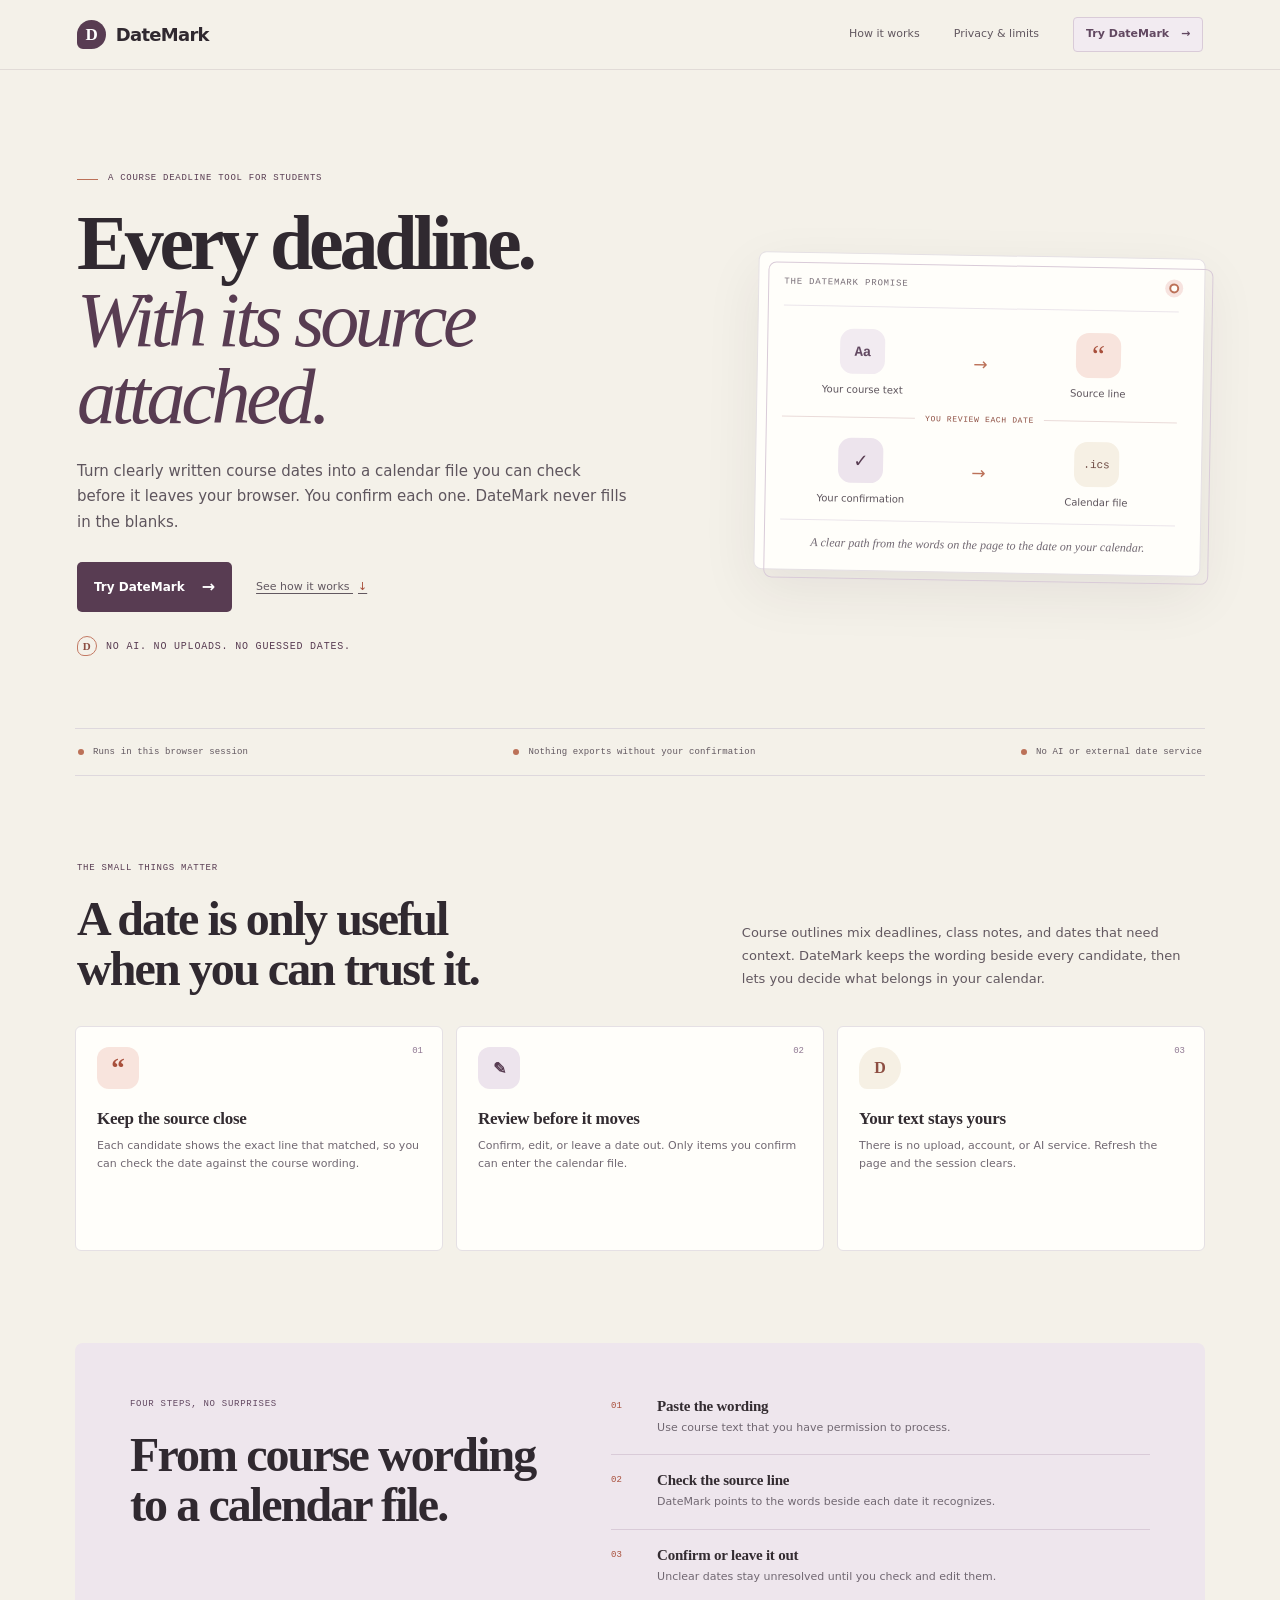
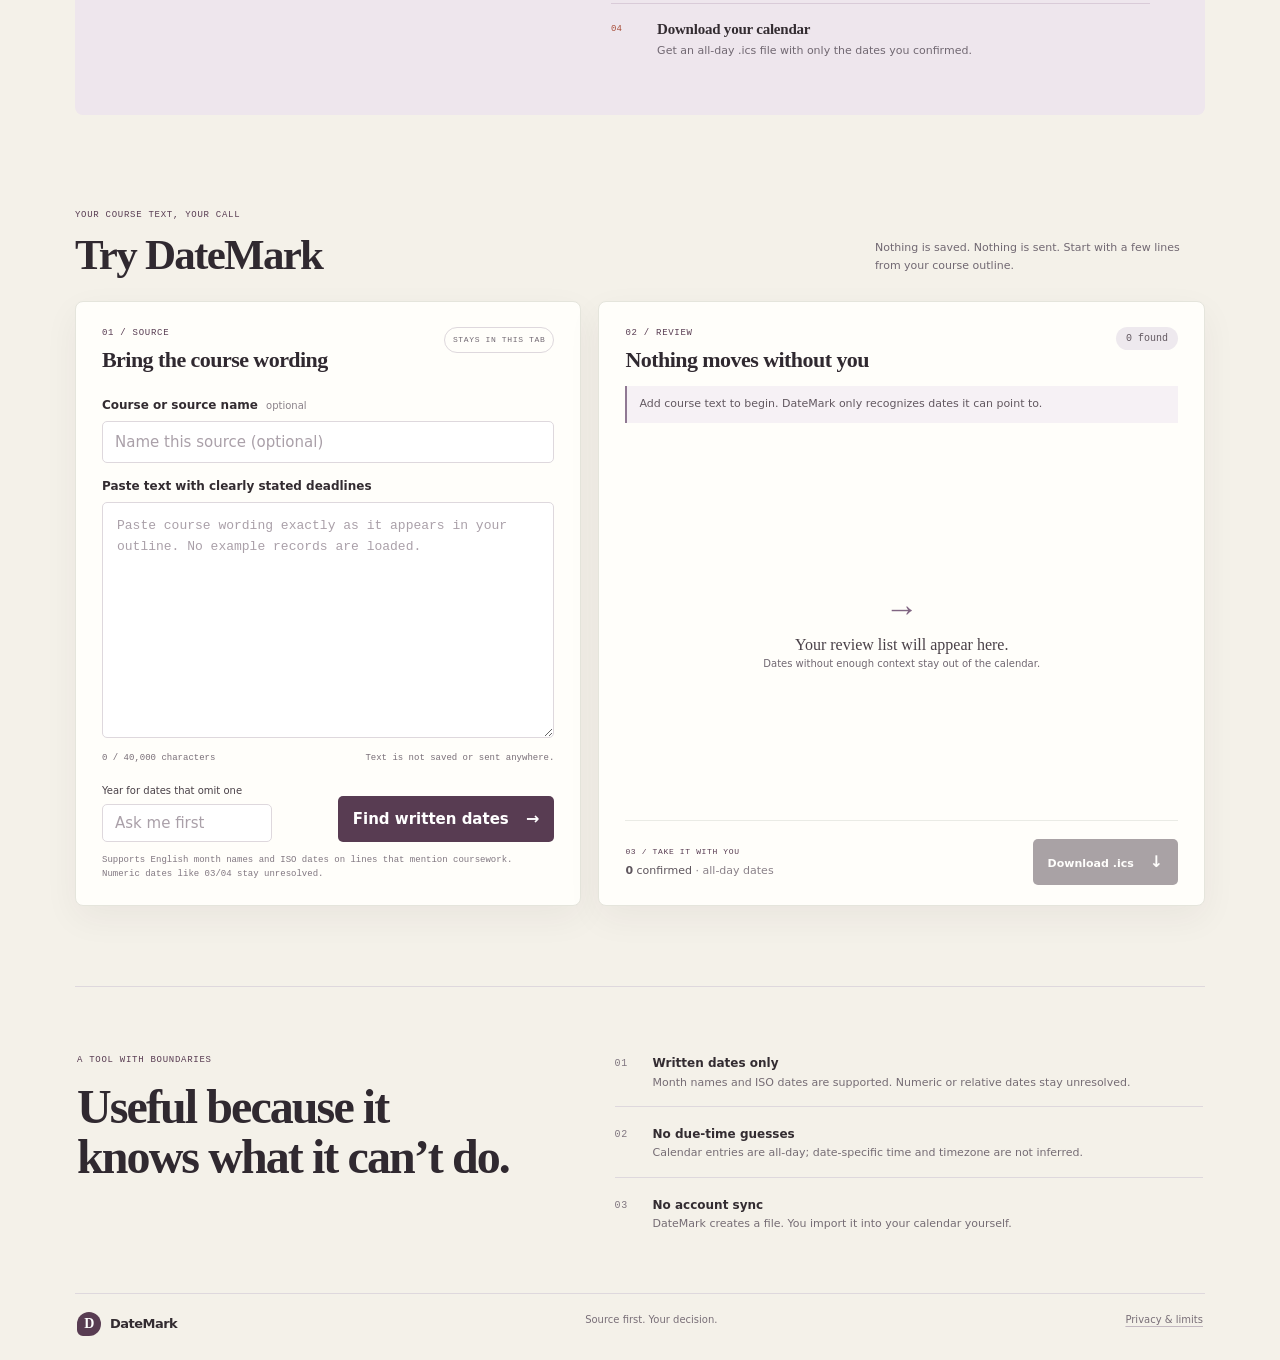
==== index.html @ 8616c065 "Publish DateMark and Pages deployment" ====
<!doctype html>
<html lang="en">
<head>
  <meta charset="utf-8">
  <meta name="viewport" content="width=device-width,initial-scale=1">
  <meta name="theme-color" content="#f4f1e9">
  <meta name="description" content="Turn explicit course dates into a reviewable calendar file. No uploads, no AI, no guessing.">
  <link rel="icon" href="src/favicon.svg" type="image/svg+xml">
  <title>DateMark — deadlines with receipts</title>
  <link rel="stylesheet" href="src/styles.css">
  <script defer src="src/parser.js"></script>
  <script defer src="src/app.js"></script>
</head>
<body>
  <a class="skip-link" href="#tool">Skip to the tool</a>
  <header class="topbar">
    <a class="brand" href="./" aria-label="DateMark home"><span class="brand-mark">D</span><span>DateMark</span></a>
    <nav class="nav-links" aria-label="Main navigation">
      <a href="#how-it-works">How it works</a>
      <a href="#privacy">Privacy &amp; limits</a>
      <a class="nav-cta" href="#tool">Try DateMark <span aria-hidden="true">&rarr;</span></a>
    </nav>
  </header>

  <main id="main">
    <section class="hero" aria-labelledby="page-title">
      <div class="hero-copy">
        <p class="eyebrow"><span class="eyebrow-rule"></span> A COURSE DEADLINE TOOL FOR STUDENTS</p>
        <h1 id="page-title">Every deadline.<br><em>With its source attached.</em></h1>
        <p class="hero-lede">Turn clearly written course dates into a calendar file you can check before it leaves your browser. You confirm each one. DateMark never fills in the blanks.</p>
        <div class="hero-actions">
          <a class="button button-primary" href="#tool">Try DateMark <span aria-hidden="true">&rarr;</span></a>
          <a class="quiet-link" href="#how-it-works">See how it works <span aria-hidden="true">&darr;</span></a>
        </div>
        <div class="trust-line"><span class="trust-mark" aria-hidden="true">D</span> No AI. No uploads. No guessed dates.</div>
      </div>
      <aside class="flow-card" aria-label="DateMark workflow overview">
        <div class="flow-card-top"><span>THE DATEMARK PROMISE</span><span class="orbit" aria-hidden="true"></span></div>
        <div class="flow-line">
          <div class="flow-node"><span class="flow-glyph glyph-source" aria-hidden="true">Aa</span><span>Your course text</span></div>
          <span class="flow-arrow" aria-hidden="true">&rarr;</span>
          <div class="flow-node"><span class="flow-glyph glyph-quote" aria-hidden="true">&ldquo;</span><span>Source line</span></div>
        </div>
        <div class="flow-divider"><span>YOU REVIEW EACH DATE</span></div>
        <div class="flow-line flow-end">
          <div class="flow-node"><span class="flow-glyph glyph-check" aria-hidden="true">&#10003;</span><span>Your confirmation</span></div>
          <span class="flow-arrow" aria-hidden="true">&rarr;</span>
          <div class="flow-node"><span class="flow-glyph glyph-file" aria-hidden="true">.ics</span><span>Calendar file</span></div>
        </div>
        <p class="flow-caption">A clear path from the words on the page to the date on your calendar.</p>
      </aside>
    </section>

    <section class="promise-strip" aria-label="Product principles">
      <span><i aria-hidden="true"></i> Runs in this browser session</span>
      <span><i aria-hidden="true"></i> Nothing exports without your confirmation</span>
      <span><i aria-hidden="true"></i> No AI or external date service</span>
    </section>

    <section class="feature-intro" aria-labelledby="why-title">
      <div><p class="eyebrow">THE SMALL THINGS MATTER</p><h2 id="why-title">A date is only useful<br>when you can trust it.</h2></div>
      <p>Course outlines mix deadlines, class notes, and dates that need context. DateMark keeps the wording beside every candidate, then lets you decide what belongs in your calendar.</p>
    </section>
    <section class="feature-grid" aria-label="DateMark features">
      <article class="feature-card"><span class="feature-index">01</span><div class="feature-icon icon-quote" aria-hidden="true">&ldquo;</div><h3>Keep the source close</h3><p>Each candidate shows the exact line that matched, so you can check the date against the course wording.</p></article>
      <article class="feature-card"><span class="feature-index">02</span><div class="feature-icon icon-edit" aria-hidden="true">&#9998;</div><h3>Review before it moves</h3><p>Confirm, edit, or leave a date out. Only items you confirm can enter the calendar file.</p></article>
      <article class="feature-card"><span class="feature-index">03</span><div class="feature-icon icon-private" aria-hidden="true">D</div><h3>Your text stays yours</h3><p>There is no upload, account, or AI service. Refresh the page and the session clears.</p></article>
    </section>

    <section id="how-it-works" class="how-section" aria-labelledby="how-title">
      <div class="how-heading"><p class="eyebrow">FOUR STEPS, NO SURPRISES</p><h2 id="how-title">From course wording<br>to a calendar file.</h2></div>
      <ol class="steps-list">
        <li><span>01</span><div><h3>Paste the wording</h3><p>Use course text that you have permission to process.</p></div></li>
        <li><span>02</span><div><h3>Check the source line</h3><p>DateMark points to the words beside each date it recognizes.</p></div></li>
        <li><span>03</span><div><h3>Confirm or leave it out</h3><p>Unclear dates stay unresolved until you check and edit them.</p></div></li>
        <li><span>04</span><div><h3>Download your calendar</h3><p>Get an all-day .ics file with only the dates you confirmed.</p></div></li>
      </ol>
    </section>

    <section id="tool" class="tool-section" aria-labelledby="tool-title">
      <div class="tool-heading"><div><p class="eyebrow">YOUR COURSE TEXT, YOUR CALL</p><h2 id="tool-title">Try DateMark</h2></div><p>Nothing is saved. Nothing is sent. Start with a few lines from your course outline.</p></div>
      <div class="workspace" aria-label="DateMark tool">
        <div class="source-panel panel">
          <div class="section-head">
            <div><span class="step">01 / SOURCE</span><h2>Bring the course wording</h2></div>
            <span class="local-tag">STAYS IN THIS TAB</span>
          </div>
          <label for="course-name">Course or source name <span class="optional">optional</span></label>
          <input id="course-name" maxlength="80" autocomplete="off" placeholder="Name this source (optional)">
          <label for="source-text">Paste text with clearly stated deadlines</label>
          <textarea id="source-text" maxlength="40000" rows="10" spellcheck="false" placeholder="Paste course wording exactly as it appears in your outline. No example records are loaded."></textarea>
          <div class="input-meta"><span id="char-count">0 / 40,000 characters</span><span>Text is not saved or sent anywhere.</span></div>
          <div class="parse-row">
            <div class="year-setting"><label for="course-year">Year for dates that omit one</label><input id="course-year" type="number" min="2000" max="2100" inputmode="numeric" placeholder="Ask me first"></div>
            <button id="find-dates" class="button button-primary" type="button">Find written dates <span aria-hidden="true">&rarr;</span></button>
          </div>
          <p class="format-hint">Supports English month names and ISO dates on lines that mention coursework. Numeric dates like 03/04 stay unresolved.</p>
        </div>

        <div class="review-panel panel" aria-labelledby="review-title">
          <div class="section-head review-head">
            <div><span class="step">02 / REVIEW</span><h2 id="review-title">Nothing moves without you</h2></div>
            <span id="candidate-count" class="count-pill">0 found</span>
          </div>
          <div id="status" class="status" role="status" aria-live="polite">Add course text to begin. DateMark only recognizes dates it can point to.</div>
          <div id="candidate-list" class="candidate-list"></div>
          <div id="empty-state" class="empty-state">
            <span class="empty-icon" aria-hidden="true">&rarr;</span>
            <p>Your review list will appear here.</p>
            <span>Dates without enough context stay out of the calendar.</span>
          </div>
          <div class="export-bar">
            <div><span class="step">03 / TAKE IT WITH YOU</span><p><strong id="confirmed-count">0</strong> confirmed <span>&middot; all-day dates</span></p></div>
            <button id="export-ics" class="button button-dark" type="button" disabled>Download .ics <span aria-hidden="true">&darr;</span></button>
          </div>
        </div>
      </div>
    </section>

    <section id="privacy" class="limits-section" aria-labelledby="limits-title">
      <div><p class="eyebrow">A TOOL WITH BOUNDARIES</p><h2 id="limits-title">Useful because it<br>knows what it can&rsquo;t do.</h2></div>
      <div class="limits-list">
        <div><span class="limit-number">01</span><p><strong>Written dates only</strong><br>Month names and ISO dates are supported. Numeric or relative dates stay unresolved.</p></div>
        <div><span class="limit-number">02</span><p><strong>No due-time guesses</strong><br>Calendar entries are all-day; date-specific time and timezone are not inferred.</p></div>
        <div><span class="limit-number">03</span><p><strong>No account sync</strong><br>DateMark creates a file. You import it into your calendar yourself.</p></div>
      </div>
    </section>
    <footer><a class="brand footer-brand" href="./"><span class="brand-mark">D</span><span>DateMark</span></a><span>Source first. Your decision.</span><a href="#privacy">Privacy &amp; limits</a></footer>
  </main>
</body>
</html>
---- src/styles.css ----
:root{--paper:#f4f1e9;--white:#fffefa;--ink:#302930;--muted:#716872;--line:#ded8dd;--plum:#583c52;--pale-lilac:#ede4ed;--amber:#a84f3b;--amber-bg:#f8e4dd;--red:#9d443f;--red-bg:#f7e3df;--mono:'DM Mono',monospace;--sans:'DM Sans',system-ui,sans-serif;--serif:'Playfair Display',Georgia,serif;--shadow:0 12px 35px rgba(50,40,46,.055)}
*{box-sizing:border-box}html{scroll-behavior:smooth}body{margin:0;background:var(--paper);color:var(--ink);font-family:var(--sans);font-size:15px;line-height:1.5}button,input,textarea{font:inherit}button{cursor:pointer}a{color:inherit}.skip-link{position:absolute;left:-999px;top:8px;background:var(--white);padding:10px;z-index:10}.skip-link:focus{left:8px}.topbar{height:70px;padding:0 clamp(20px,6vw,88px);display:flex;align-items:center;justify-content:space-between;border-bottom:1px solid rgba(88,60,82,.12)}.brand{display:flex;align-items:center;gap:10px;text-decoration:none;font-weight:700;letter-spacing:-.04em;font-size:18px}.brand-mark{display:grid;place-items:center;width:29px;height:29px;border-radius:50% 50% 50% 6px;background:var(--plum);color:#fff;font-family:var(--serif);font-size:17px}.topnote,.trust-line,.local-tag,.step,.eyebrow,.note-index,.note-foot,.input-meta,.format-hint,.limit-number,.line-ref,.quote-label{font-family:var(--mono);text-transform:uppercase;letter-spacing:.08em;font-size:10px}.topnote{display:flex;gap:8px;align-items:center;color:var(--muted)}.live-dot{width:7px;height:7px;background:#cc6b53;border-radius:50%;box-shadow:0 0 0 3px rgba(204,107,83,.15)}main{max-width:1190px;margin:auto;padding:0 30px}.intro{padding:64px 2px 54px;display:flex;align-items:flex-end;justify-content:space-between;gap:32px}.eyebrow,.step{color:var(--plum);font-weight:500}.eyebrow{margin:0 0 13px}.intro h1{font:600 clamp(42px,6vw,70px)/.99 var(--serif);letter-spacing:-.045em;margin:0 0 20px}.intro h1 span{color:var(--plum);font-style:italic}.lede{max-width:570px;margin:0;color:#5e555d;font-size:16px;line-height:1.65}.trust-line{display:flex;align-items:center;gap:9px;color:var(--plum);margin-top:19px}.shield{display:grid;place-items:center;width:19px;height:19px;border:1px solid #c37a64;border-radius:50%;font-size:12px}.note-card{width:230px;flex:none;padding:20px 22px 17px;background:#eee6ed;border-radius:4px 4px 4px 22px;transform:rotate(1deg)}.note-index{color:var(--plum)}.note-card p{font:500 19px/1.35 var(--serif);margin:12px 0 17px}.note-foot{font-size:8px;color:#716872;letter-spacing:.04em;text-transform:none}.workspace{display:grid;grid-template-columns:minmax(0,.91fr) minmax(0,1.09fr);gap:17px;align-items:stretch}.panel{background:var(--white);border:1px solid #e5e5dc;border-radius:8px;box-shadow:var(--shadow)}.source-panel{padding:25px 26px 24px}.section-head{display:flex;justify-content:space-between;align-items:flex-start;gap:14px;margin-bottom:23px}.step{display:block;font-size:9px}.section-head h2{font:600 22px/1.2 var(--serif);letter-spacing:-.025em;margin:7px 0 0}.local-tag{color:#716872;font-size:8px;border:1px solid #ded8dd;border-radius:20px;padding:6px 8px;white-space:nowrap}.source-panel>label,.field-label{display:block;font-size:12px;font-weight:600;color:#332c31;margin:14px 0 7px}.optional{color:#8a8189;font-weight:400;font-size:10px;margin-left:4px}input,textarea{width:100%;border:1px solid #ded8dd;background:#fff;border-radius:5px;color:var(--ink);outline:none;transition:border-color .15s,box-shadow .15s}input{height:42px;padding:0 12px}textarea{resize:vertical;min-height:170px;padding:13px 14px;line-height:1.55;font:13px/1.6 var(--mono)}input:focus,textarea:focus{border-color:#806582;box-shadow:0 0 0 3px rgba(128,101,130,.14)}input::placeholder,textarea::placeholder{color:#aaa0a9}.input-meta{display:flex;justify-content:space-between;gap:10px;margin-top:7px;text-transform:none;letter-spacing:0;color:#796f78;font-size:9px}.parse-row{display:flex;align-items:flex-end;justify-content:space-between;gap:14px;margin-top:18px}.year-setting{max-width:170px;flex:1}.year-setting label{display:block;color:#4a4148;font-size:10px;margin-bottom:6px}.year-setting input{height:38px}.button{border:0;border-radius:5px;padding:11px 15px;font-weight:600;transition:transform .15s,background .15s,box-shadow .15s}.button:hover:not(:disabled){transform:translateY(-1px);box-shadow:0 5px 14px rgba(88,60,82,.15)}.button:focus-visible,.text-button:focus-visible{outline:3px solid #a77868;outline-offset:3px}.button-primary{background:var(--plum);color:white}.button-primary span,.button-dark span{margin-left:12px;font-size:16px}.format-hint{color:#817781;text-transform:none;letter-spacing:0;line-height:1.5;margin:12px 0 0;font-size:9px}.review-panel{padding:25px 26px 0;display:flex;flex-direction:column;min-height:500px}.review-head{margin-bottom:13px}.count-pill{border-radius:20px;background:#eee9ee;padding:6px 10px;font:10px var(--mono);white-space:nowrap;color:#625860}.status{padding:10px 12px;border-left:2px solid #907993;background:#f6f1f5;color:#625860;font-size:11px;line-height:1.5;margin-bottom:13px}.status-error{border-color:var(--red);background:var(--red-bg);color:#703b34}.status-success{border-color:#806582;background:#eee7ef;color:#583c52}.status-empty{border-color:#bc7158;background:#f6f0e4;color:#6b4740}.candidate-list{display:grid;gap:11px;max-height:420px;overflow:auto;padding:1px 3px 4px 0}.candidate{border:1px solid #ebe5eb;border-radius:6px;padding:13px 14px;background:#fff}.candidate-confirmed{border-color:#b59eb3;background:#fffdfa}.candidate-rejected{opacity:.72;background:#f9f8f4}.candidate-top{display:flex;justify-content:space-between;align-items:center;margin-bottom:10px}.state-badge{border-radius:20px;padding:4px 8px;background:var(--amber-bg);color:#785828;font-size:9px;font-weight:600}.state-confirmed{background:var(--pale-lilac);color:#604762}.state-rejected{background:#ecebe5;color:#756c74}.state-unresolved{background:var(--red-bg);color:#793e36}.line-ref{font-size:8px;color:#8a8189}.source-quote{margin:0;padding:9px 11px;border-left:2px solid #b5a0b4;background:#f7f4f2}.quote-label{color:#796f78;font-size:8px}.quote-text{font:12px/1.5 var(--mono);margin:4px 0 0;overflow-wrap:anywhere}.candidate-reason{margin:7px 0;color:#8d4e42;font-size:10px}.candidate-fields{display:grid;grid-template-columns:minmax(0,1fr) 155px;gap:10px;margin-top:9px}.candidate-fields .field-label{font-size:9px;margin:0 0 4px;color:#716872}.candidate-fields input{height:36px;font-size:11px;padding:0 9px}.candidate-actions{display:flex;gap:16px;align-items:center;margin-top:10px}.button-confirm{border:1px solid #d9cbd8;border-radius:4px;background:#f2ebf1;color:#624861;padding:7px 10px;font-size:10px;font-weight:600}.button-confirm:hover{background:#e9dfe8}.text-button{border:0;background:transparent;padding:6px 0;color:#796f78;font-size:10px;text-decoration:underline;text-underline-offset:3px}.empty-state{flex:1;min-height:165px;display:flex;flex-direction:column;align-items:center;justify-content:center;color:#716872;text-align:center}.empty-icon{font:34px var(--serif);color:#806582}.empty-state p{font:500 16px var(--serif);margin:8px 0 2px;color:#4a4148}.empty-state span:last-child{font-size:10px}.export-bar{margin-top:auto;padding:18px 0 20px;border-top:1px solid #eaebe5;display:flex;justify-content:space-between;align-items:center;gap:10px}.export-bar .step{font-size:8px}.export-bar p{margin:5px 0 0;font-size:11px;color:#5e555d}.export-bar p span{color:#8a8189}.button-dark{background:#42333f;color:white;font-size:11px}.button:disabled{cursor:not-allowed;opacity:.45;box-shadow:none}.limits{display:grid;grid-template-columns:repeat(3,1fr);gap:23px;padding:28px 3px 36px}.limits>div{display:flex;gap:12px;align-items:flex-start}.limit-number{color:#817781;font-size:10px;padding-top:2px}.limits p{margin:0;color:#756c74;font-size:10px;line-height:1.55}.limits strong{color:#332c31;font-size:11px}footer{border-top:1px solid #ded8dd;padding:18px 2px 24px;display:flex;justify-content:space-between;gap:12px;color:#796f78;font-size:10px}footer a{text-decoration-color:#c2b8c0;text-underline-offset:3px}.candidate-list:focus-within{scroll-behavior:smooth}[hidden]{display:none!important}
@media(max-width:850px){main{padding:0 22px}.intro{padding-top:48px}.workspace{grid-template-columns:1fr}.review-panel{min-height:400px}.candidate-list{max-height:none}.note-card{width:205px}}
@media(max-width:560px){.topbar{height:60px;padding:0 18px}.topnote{font-size:8px}main{padding:0 15px}.intro{display:block;padding:42px 2px 30px}.intro h1{font-size:49px}.lede{font-size:14px}.note-card{width:auto;margin:25px 4px 2px;padding:15px 18px;transform:rotate(.5deg)}.note-card p{font-size:16px;margin:7px 0 10px}.source-panel,.review-panel{padding:19px 17px 0}.source-panel{padding-bottom:19px}.section-head h2{font-size:19px}.local-tag{font-size:7px}.parse-row{align-items:stretch;flex-direction:column}.year-setting{max-width:none}.button-primary{width:100%;text-align:left}.input-meta{font-size:8px}.candidate-fields{grid-template-columns:1fr 132px;gap:7px}.candidate{padding:11px}.limits{grid-template-columns:1fr;gap:14px;padding:24px 4px 28px}.limits>div{gap:14px}.limits p{font-size:11px}footer{font-size:9px;align-items:flex-start}footer a{text-align:right;max-width:50%}}
@media(prefers-reduced-motion:reduce){*,*::before,*::after{scroll-behavior:auto!important;transition:none!important;animation:none!important}}

/* Landing page */
.nav-links{display:flex;align-items:center;gap:clamp(16px,3vw,34px);font-size:11px;color:#625860}.nav-links a{text-decoration:none}.nav-links a:hover,.quiet-link:hover,footer a:hover{color:var(--plum);text-decoration:underline;text-underline-offset:4px}.nav-links .nav-cta{border:1px solid #d9cbd8;background:#f2ebf1;border-radius:4px;padding:8px 12px;color:#624861;font-weight:600}.nav-cta span{margin-left:8px}.hero{display:grid;grid-template-columns:minmax(0,1.08fr) minmax(340px,.82fr);align-items:center;gap:clamp(35px,7vw,100px);padding:clamp(58px,8vw,106px) 2px 72px}.hero-copy{max-width:680px}.eyebrow{display:flex;align-items:center;gap:10px;margin:0 0 18px;font-size:9px}.eyebrow-rule{display:inline-block;width:21px;height:1px;background:#bc7158}.hero h1{font:600 clamp(48px,6.3vw,78px)/.99 var(--serif);letter-spacing:-.055em;margin:0 0 23px;color:#302930}.hero h1 em{color:var(--plum);font-weight:500}.hero-lede{max-width:550px;font-size:15px;line-height:1.7;color:#5e555d;margin:0}.hero-actions{display:flex;align-items:center;gap:24px;margin-top:27px}.hero-actions .button{display:inline-flex;align-items:center;text-decoration:none;padding:13px 17px;font-size:12px}.hero-actions .button span{margin-left:17px}.quiet-link{font-size:11px;color:#625860;text-underline-offset:3px}.quiet-link span{color:#a84f3b;margin-left:5px}.trust-line{margin-top:24px}.trust-mark{width:20px;height:20px;display:inline-grid;place-items:center;border:1px solid #c37a64;color:#8d4e42;border-radius:50% 50% 50% 7px;font:600 11px var(--serif)}.flow-card{position:relative;max-width:460px;width:100%;justify-self:end;background:#fffefa;border:1px solid #e5e0e4;border-radius:8px;padding:24px 25px 18px;box-shadow:0 20px 55px rgba(50,40,46,.08);transform:rotate(1deg)}.flow-card::before{content:"";position:absolute;inset:9px -9px -9px 9px;border:1px solid #d9cbd8;border-radius:8px;z-index:-1}.flow-card-top{display:flex;justify-content:space-between;align-items:center;font:9px var(--mono);letter-spacing:.09em;color:#796f78;padding-bottom:18px;border-bottom:1px solid #ebe5eb}.orbit{width:10px;height:10px;border:2px solid #bc7158;border-radius:50%;box-shadow:0 0 0 4px #f7e3df}.flow-line{display:flex;align-items:center;justify-content:space-around;gap:7px;padding:22px 2px 16px}.flow-node{width:104px;display:grid;justify-items:center;gap:8px;text-align:center;color:#5e555d;font-size:10px}.flow-glyph{height:45px;width:45px;display:grid;place-items:center;border-radius:13px;background:#f2ebf1;color:#624861;font:600 14px var(--mono)}.glyph-quote{font:29px var(--serif);background:#f8e4dd;color:#a84f3b}.glyph-check{font:18px var(--sans);background:#ede4ed;color:#583c52}.glyph-file{font:11px var(--mono);background:#f6f0e4;color:#6b4740}.flow-arrow{color:#bc7158;font-size:17px}.flow-divider{display:flex;align-items:center;gap:10px;color:#8d4e42;font:8px var(--mono);letter-spacing:.08em}.flow-divider::before,.flow-divider::after{content:"";height:1px;flex:1;background:#eadbd9}.flow-end{padding-top:16px;padding-bottom:14px}.flow-caption{border-top:1px solid #ebe5eb;padding-top:13px;text-align:center;font:italic 12px/1.5 var(--serif);color:#716872;margin:0}.promise-strip{border-top:1px solid #ded8dd;border-bottom:1px solid #ded8dd;display:flex;justify-content:space-between;align-items:center;gap:16px;padding:18px 3px;color:#625860;font:9px var(--mono);letter-spacing:.015em}.promise-strip span{display:flex;align-items:center;gap:9px}.promise-strip i{width:6px;height:6px;border-radius:50%;background:#bc7158}.feature-intro{display:grid;grid-template-columns:1fr .75fr;align-items:end;gap:50px;padding:86px 2px 32px}.feature-intro h2,.how-heading h2,.tool-heading h2,.limits-section h2{font:600 clamp(32px,4vw,48px)/1.05 var(--serif);letter-spacing:-.04em;margin:0;color:#302930}.feature-intro>p{max-width:460px;color:#625860;font-size:13px;line-height:1.75;margin:0 0 4px}.feature-grid{display:grid;grid-template-columns:repeat(3,minmax(0,1fr));gap:13px;padding-bottom:92px}.feature-card{position:relative;min-height:225px;background:#fffefa;border:1px solid #e5e0e4;border-radius:6px;padding:20px 21px}.feature-index{position:absolute;right:19px;top:19px;font:9px var(--mono);color:#907993}.feature-icon{height:42px;width:42px;display:grid;place-items:center;border-radius:12px;background:#f2ebf1;color:#624861;font:600 16px var(--serif);margin-bottom:20px}.icon-quote{background:#f8e4dd;color:#a84f3b;font-size:27px}.icon-edit{background:#ede4ed;color:#583c52}.icon-private{border-radius:50% 50% 50% 8px;background:#f6f0e4;color:#8d4e42;font-weight:700}.feature-card h3,.steps-list h3{font:600 17px var(--serif);letter-spacing:-.015em;margin:0 0 8px;color:#332c31}.feature-card p,.steps-list p{font-size:11px;line-height:1.65;color:#716872;margin:0}.how-section{scroll-margin-top:28px;background:#eee6ed;border-radius:8px;padding:clamp(25px,5vw,55px);display:grid;grid-template-columns:.8fr 1fr;gap:50px;align-items:start}.how-heading .eyebrow{color:#624861}.steps-list{list-style:none;margin:0;padding:0;display:grid}.steps-list li{display:grid;grid-template-columns:34px 1fr;gap:12px;padding:0 0 17px;margin:0 0 17px;border-bottom:1px solid #d9cbd8}.steps-list li:last-child{border:0;margin:0;padding:0}.steps-list li>span{font:9px var(--mono);color:#a84f3b;padding-top:3px}.steps-list h3{font-size:15px;margin-bottom:4px}.tool-section{scroll-margin-top:24px;padding:94px 0 80px}.tool-heading{display:flex;justify-content:space-between;align-items:end;gap:28px;margin-bottom:23px}.tool-heading .eyebrow{margin-bottom:10px}.tool-heading h2{font-size:43px}.tool-heading>p{max-width:330px;color:#716872;font-size:11px;line-height:1.6;margin:0 0 3px}.tool-section .workspace{scroll-margin-top:16px}.limits-section{scroll-margin-top:24px;border-top:1px solid #ded8dd;padding:67px 2px 60px;display:grid;grid-template-columns:.82fr 1fr;gap:55px}.limits-section .eyebrow{margin-bottom:14px}.limits-list{display:grid;gap:18px}.limits-list>div{display:grid;grid-template-columns:28px 1fr;gap:10px;border-bottom:1px solid #ded8dd;padding-bottom:15px}.limits-list>div:last-child{border:0;padding-bottom:0}.limits-list p{margin:0;color:#756c74;font-size:11px;line-height:1.6}.limits-list strong{color:#332c31;font-size:12px}.footer-brand{display:flex;align-items:center;gap:9px;text-decoration:none!important;color:#332c31!important;font-size:13px;font-weight:600}.footer-brand .brand-mark{height:24px;width:24px;font-size:14px}
@media(max-width:850px){.hero{grid-template-columns:1fr minmax(290px,.82fr);gap:30px;padding-top:62px}.hero h1{font-size:clamp(48px,7vw,62px)}.promise-strip{flex-wrap:wrap;justify-content:flex-start}.feature-intro{gap:30px}.how-section{gap:30px}}
@media(max-width:650px){.topbar{padding:0 15px}.nav-links{gap:13px;font-size:9px}.nav-links>a:first-child{display:none}.nav-links .nav-cta{padding:7px 9px}.hero{grid-template-columns:1fr;padding:48px 2px 44px;gap:34px}.hero h1{font-size:clamp(47px,12vw,62px)}.hero-lede{font-size:13px}.flow-card{justify-self:center;max-width:460px;transform:none}.promise-strip{display:grid;gap:10px;padding:15px 3px;font-size:8px}.feature-intro{grid-template-columns:1fr;gap:13px;padding:58px 2px 24px}.feature-intro h2,.how-heading h2,.limits-section h2{font-size:36px}.feature-intro>p{font-size:12px}.feature-grid{grid-template-columns:1fr;gap:9px;padding-bottom:58px}.feature-card{min-height:unset;padding:17px 18px}.feature-icon{margin-bottom:12px}.how-section{grid-template-columns:1fr;gap:24px;padding:24px 19px}.steps-list li{padding-bottom:13px;margin-bottom:13px}.tool-section{padding:63px 0 58px}.tool-heading{align-items:start;flex-direction:column;gap:10px}.tool-heading h2{font-size:38px}.limits-section{grid-template-columns:1fr;gap:23px;padding:50px 2px 42px}footer{align-items:center}footer>span{display:none}}
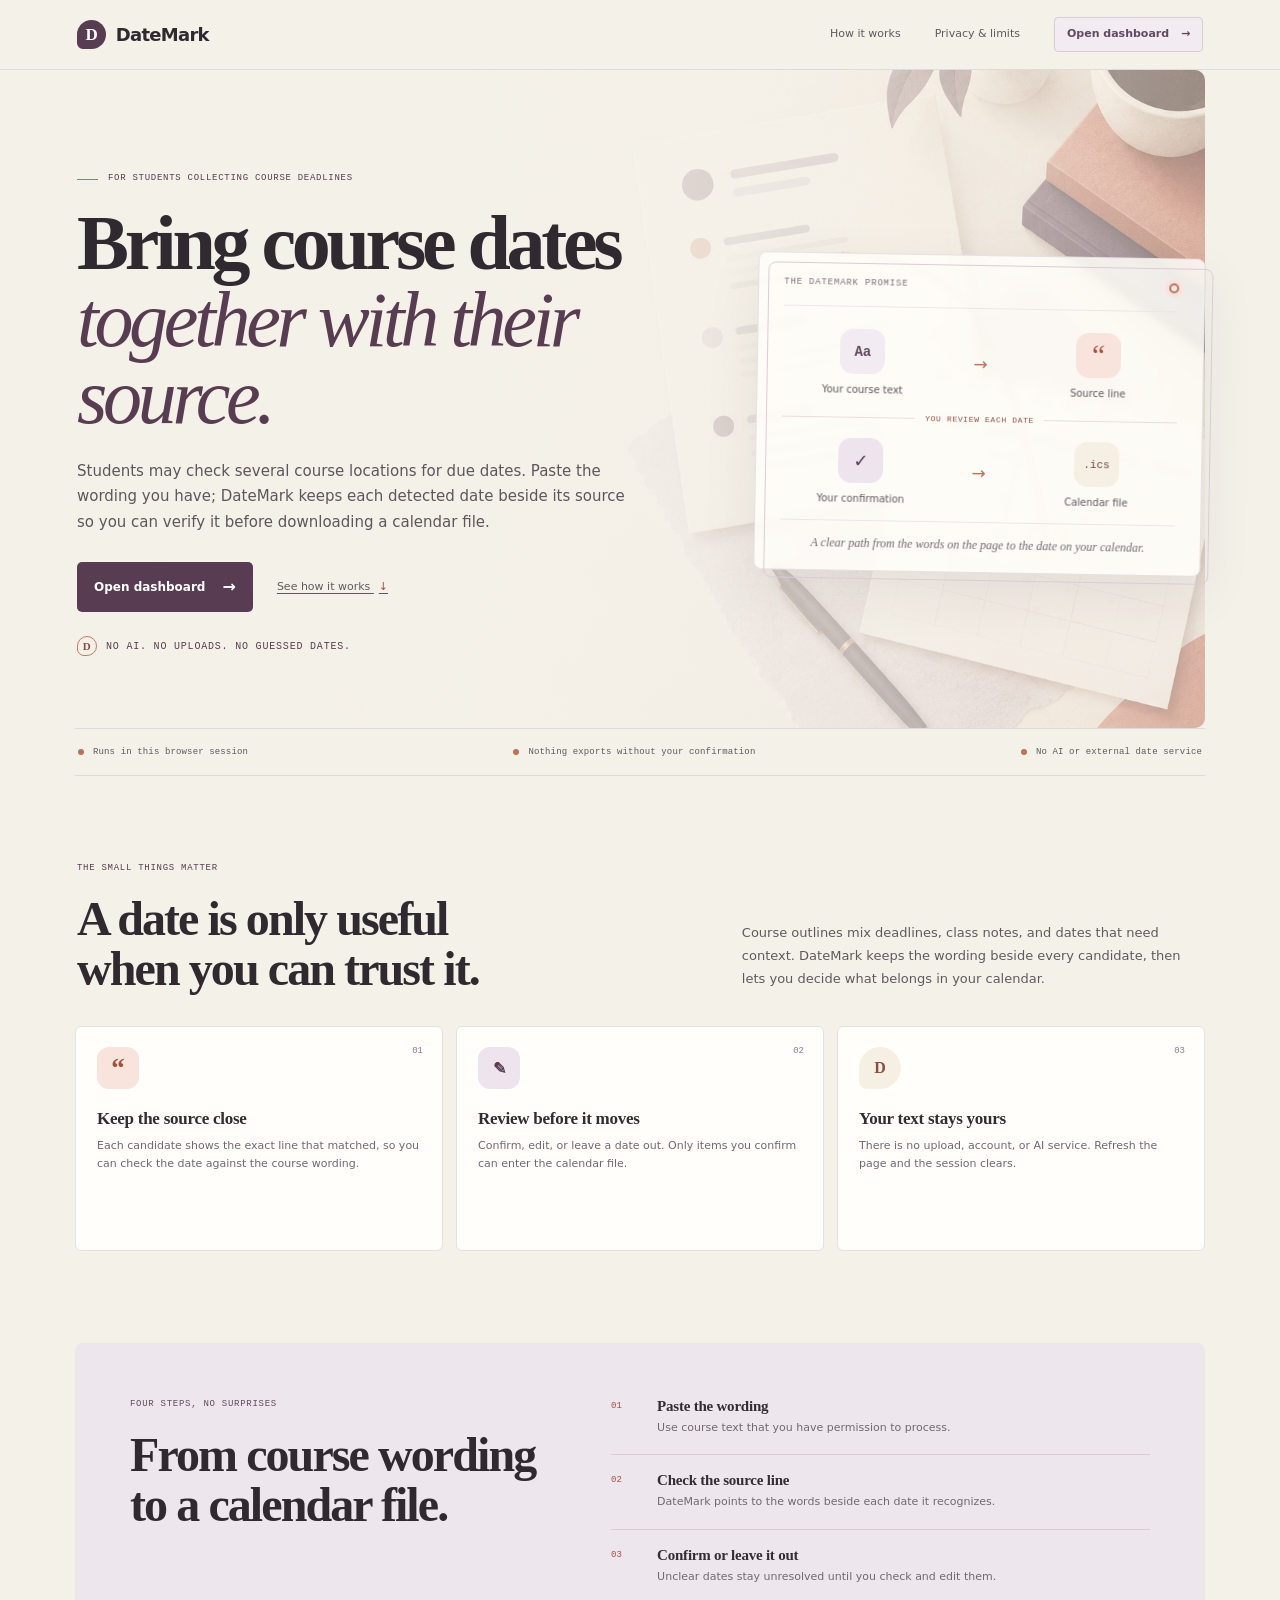
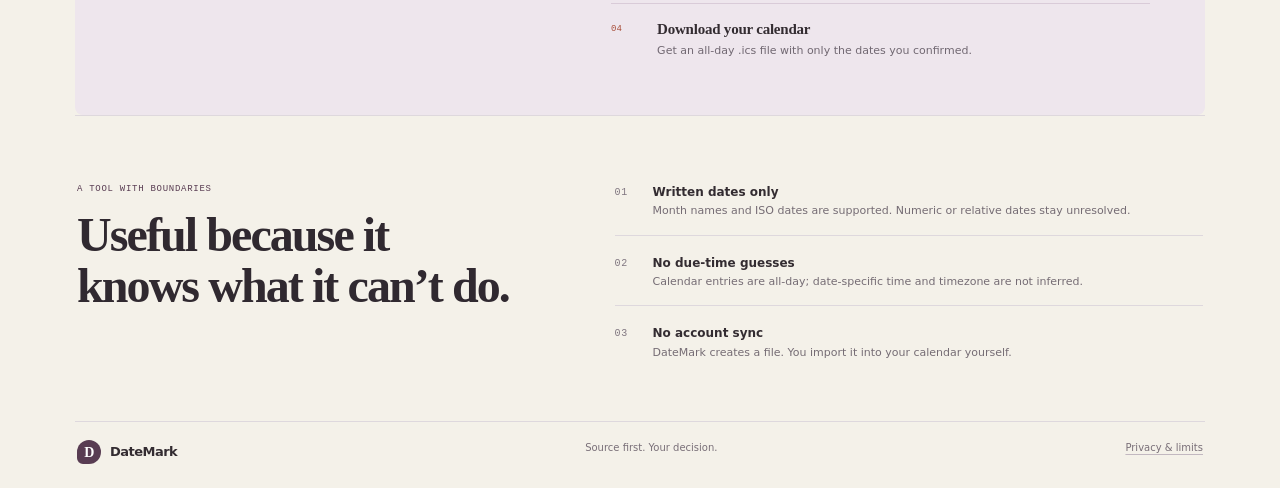
==== commit 3e6569a2: "Add DateMark dashboard and study planner visuals" ====
--- a/index.html
+++ b/index.html
@@ -8,28 +8,26 @@
   <link rel="icon" href="src/favicon.svg" type="image/svg+xml">
   <title>DateMark — deadlines with receipts</title>
   <link rel="stylesheet" href="src/styles.css">
-  <script defer src="src/parser.js"></script>
-  <script defer src="src/app.js"></script>
 </head>
 <body>
-  <a class="skip-link" href="#tool">Skip to the tool</a>
+  <a class="skip-link" href="#main">Skip to main content</a>
   <header class="topbar">
     <a class="brand" href="./" aria-label="DateMark home"><span class="brand-mark">D</span><span>DateMark</span></a>
     <nav class="nav-links" aria-label="Main navigation">
       <a href="#how-it-works">How it works</a>
       <a href="#privacy">Privacy &amp; limits</a>
-      <a class="nav-cta" href="#tool">Try DateMark <span aria-hidden="true">&rarr;</span></a>
+      <a class="nav-cta" href="dashboard.html">Open dashboard <span aria-hidden="true">&rarr;</span></a>
     </nav>
   </header>
 
   <main id="main">
     <section class="hero" aria-labelledby="page-title">
       <div class="hero-copy">
-        <p class="eyebrow"><span class="eyebrow-rule"></span> A COURSE DEADLINE TOOL FOR STUDENTS</p>
-        <h1 id="page-title">Every deadline.<br><em>With its source attached.</em></h1>
-        <p class="hero-lede">Turn clearly written course dates into a calendar file you can check before it leaves your browser. You confirm each one. DateMark never fills in the blanks.</p>
+        <p class="eyebrow"><span class="eyebrow-rule"></span> FOR STUDENTS COLLECTING COURSE DEADLINES</p>
+        <h1 id="page-title">Bring course dates<br><em>together with their source.</em></h1>
+        <p class="hero-lede">Students may check several course locations for due dates. Paste the wording you have; DateMark keeps each detected date beside its source so you can verify it before downloading a calendar file.</p>
         <div class="hero-actions">
-          <a class="button button-primary" href="#tool">Try DateMark <span aria-hidden="true">&rarr;</span></a>
+          <a class="button button-primary" href="dashboard.html">Open dashboard <span aria-hidden="true">&rarr;</span></a>
           <a class="quiet-link" href="#how-it-works">See how it works <span aria-hidden="true">&darr;</span></a>
         </div>
         <div class="trust-line"><span class="trust-mark" aria-hidden="true">D</span> No AI. No uploads. No guessed dates.</div>
@@ -77,45 +75,7 @@
       </ol>
     </section>
 
-    <section id="tool" class="tool-section" aria-labelledby="tool-title">
-      <div class="tool-heading"><div><p class="eyebrow">YOUR COURSE TEXT, YOUR CALL</p><h2 id="tool-title">Try DateMark</h2></div><p>Nothing is saved. Nothing is sent. Start with a few lines from your course outline.</p></div>
-      <div class="workspace" aria-label="DateMark tool">
-        <div class="source-panel panel">
-          <div class="section-head">
-            <div><span class="step">01 / SOURCE</span><h2>Bring the course wording</h2></div>
-            <span class="local-tag">STAYS IN THIS TAB</span>
-          </div>
-          <label for="course-name">Course or source name <span class="optional">optional</span></label>
-          <input id="course-name" maxlength="80" autocomplete="off" placeholder="Name this source (optional)">
-          <label for="source-text">Paste text with clearly stated deadlines</label>
-          <textarea id="source-text" maxlength="40000" rows="10" spellcheck="false" placeholder="Paste course wording exactly as it appears in your outline. No example records are loaded."></textarea>
-          <div class="input-meta"><span id="char-count">0 / 40,000 characters</span><span>Text is not saved or sent anywhere.</span></div>
-          <div class="parse-row">
-            <div class="year-setting"><label for="course-year">Year for dates that omit one</label><input id="course-year" type="number" min="2000" max="2100" inputmode="numeric" placeholder="Ask me first"></div>
-            <button id="find-dates" class="button button-primary" type="button">Find written dates <span aria-hidden="true">&rarr;</span></button>
-          </div>
-          <p class="format-hint">Supports English month names and ISO dates on lines that mention coursework. Numeric dates like 03/04 stay unresolved.</p>
-        </div>
 
-        <div class="review-panel panel" aria-labelledby="review-title">
-          <div class="section-head review-head">
-            <div><span class="step">02 / REVIEW</span><h2 id="review-title">Nothing moves without you</h2></div>
-            <span id="candidate-count" class="count-pill">0 found</span>
-          </div>
-          <div id="status" class="status" role="status" aria-live="polite">Add course text to begin. DateMark only recognizes dates it can point to.</div>
-          <div id="candidate-list" class="candidate-list"></div>
-          <div id="empty-state" class="empty-state">
-            <span class="empty-icon" aria-hidden="true">&rarr;</span>
-            <p>Your review list will appear here.</p>
-            <span>Dates without enough context stay out of the calendar.</span>
-          </div>
-          <div class="export-bar">
-            <div><span class="step">03 / TAKE IT WITH YOU</span><p><strong id="confirmed-count">0</strong> confirmed <span>&middot; all-day dates</span></p></div>
-            <button id="export-ics" class="button button-dark" type="button" disabled>Download .ics <span aria-hidden="true">&darr;</span></button>
-          </div>
-        </div>
-      </div>
-    </section>
 
     <section id="privacy" class="limits-section" aria-labelledby="limits-title">
       <div><p class="eyebrow">A TOOL WITH BOUNDARIES</p><h2 id="limits-title">Useful because it<br>knows what it can&rsquo;t do.</h2></div>
--- a/src/styles.css
+++ b/src/styles.css
@@ -13,3 +13,21 @@
 
 
 
+.dashboard-main{min-height:calc(100vh - 150px)}
+.dashboard-intro{max-width:780px;padding:47px 2px 10px}
+.dashboard-intro .eyebrow{margin-bottom:13px}
+.dashboard-intro h1{font:600 clamp(40px,5.2vw,62px)/1 var(--serif);letter-spacing:-.05em;margin:0 0 17px;color:var(--ink)}
+.dashboard-intro h1 em{color:var(--plum);font-weight:500}
+.dashboard-intro>p:not(.eyebrow){max-width:630px;margin:0;color:#5e555d;font-size:13px;line-height:1.7}
+.dashboard-intro .dashboard-boundary{margin-top:12px!important;color:#716872;font-size:10px!important}
+.dashboard-boundary strong{color:var(--plum)}
+.dashboard-tool{padding:26px 0 68px}
+.dashboard-tool .tool-heading{margin-bottom:18px}
+.dashboard-tool .tool-heading h2{font-size:39px}
+.dashboard-tool .workspace{align-items:stretch}
+.dashboard-footer{margin:0 auto;max-width:1190px;padding-left:30px;padding-right:30px}
+@media(max-width:650px){.dashboard-intro{padding:36px 2px 8px}.dashboard-intro h1{font-size:clamp(39px,10vw,53px)}.dashboard-tool{padding:20px 0 45px}.dashboard-tool .tool-heading h2{font-size:34px}.dashboard-footer{padding-left:15px;padding-right:15px}}
+.hero{background-image:linear-gradient(90deg,rgba(244,241,233,.97) 0%,rgba(244,241,233,.88) 45%,rgba(244,241,233,.48) 100%),url("../assets/minimalist-study-planner-still-life.png");background-position:center,center right;background-size:cover;background-repeat:no-repeat;border-radius:10px}
+.hero .flow-card{background:rgba(255,254,250,.84);backdrop-filter:blur(3px)}
+.dashboard-page{background-image:linear-gradient(rgba(244,241,233,.79),rgba(244,241,233,.88)),url("../assets/pastel-study-planner-workspace.png");background-position:center;background-size:cover;background-attachment:fixed;background-repeat:no-repeat}
+@media(max-width:650px){.hero{background-position:center,62% center}.dashboard-page{background-attachment:scroll}}
